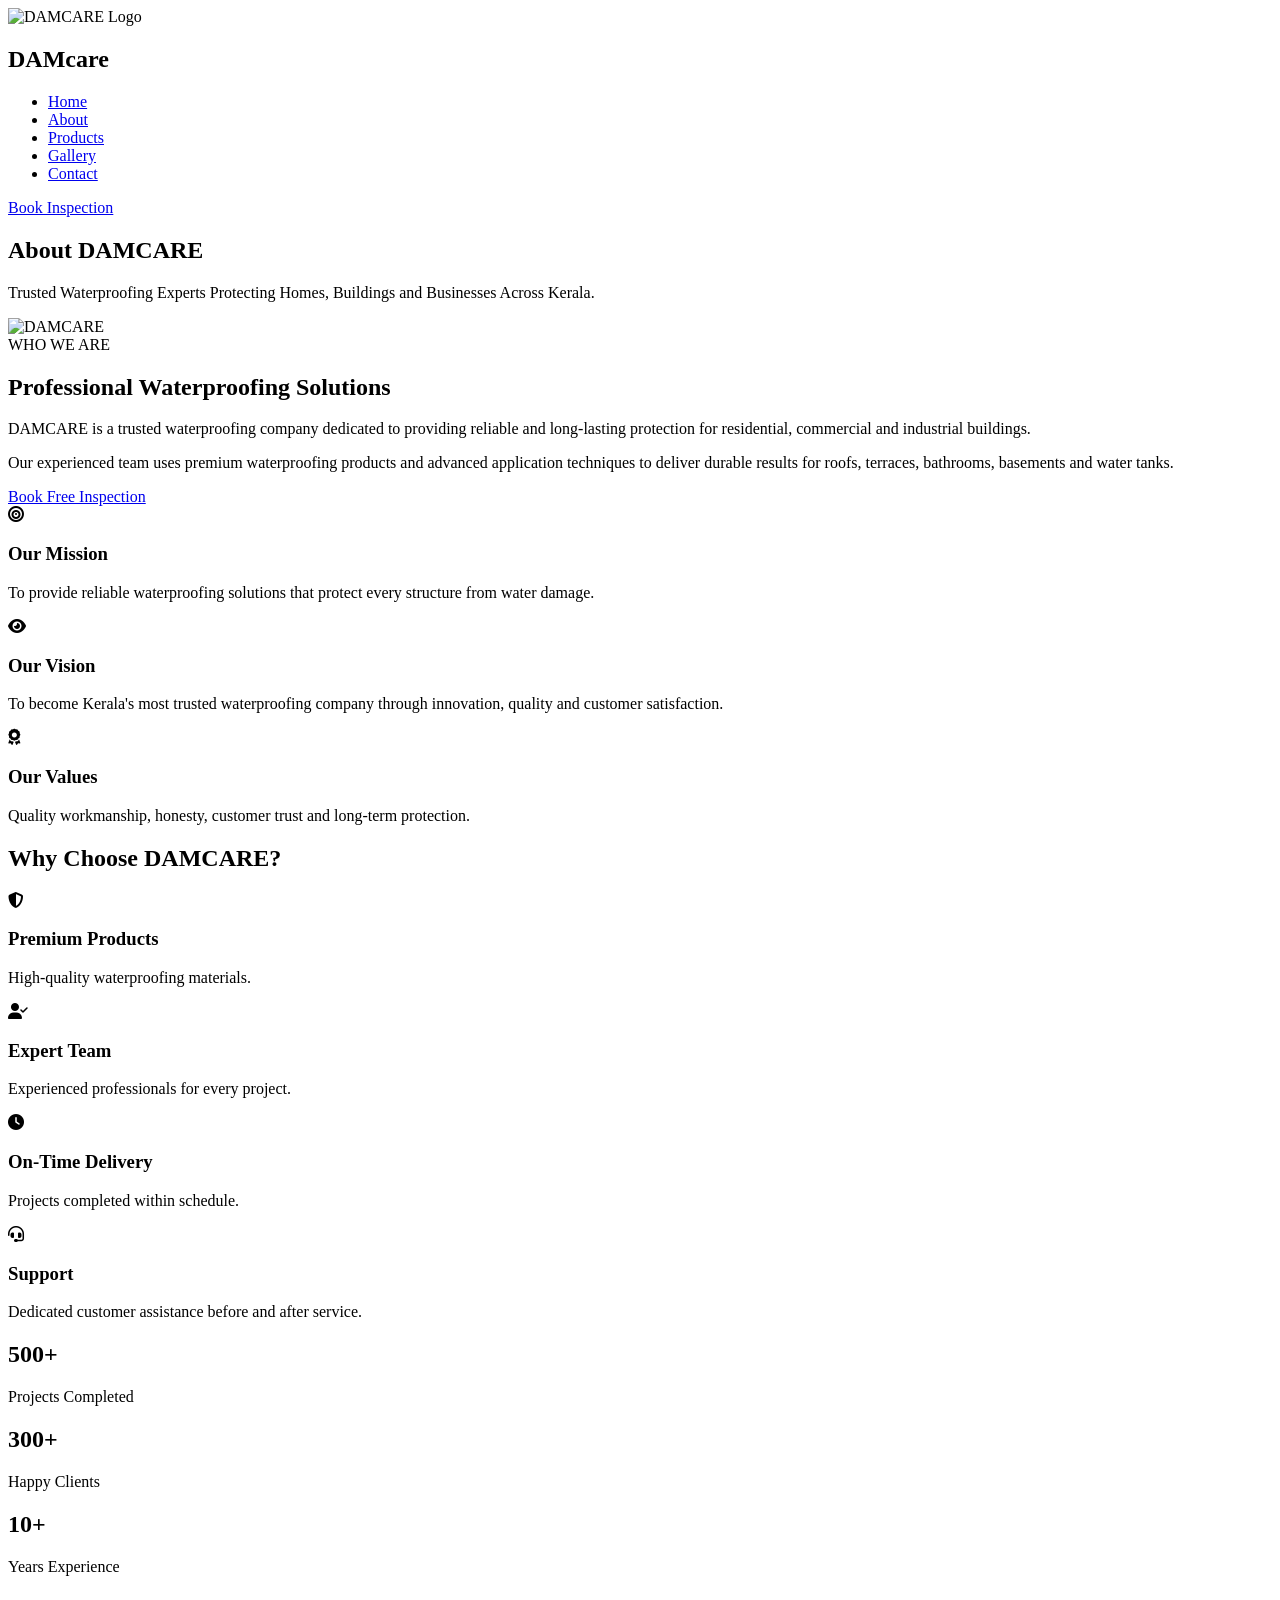
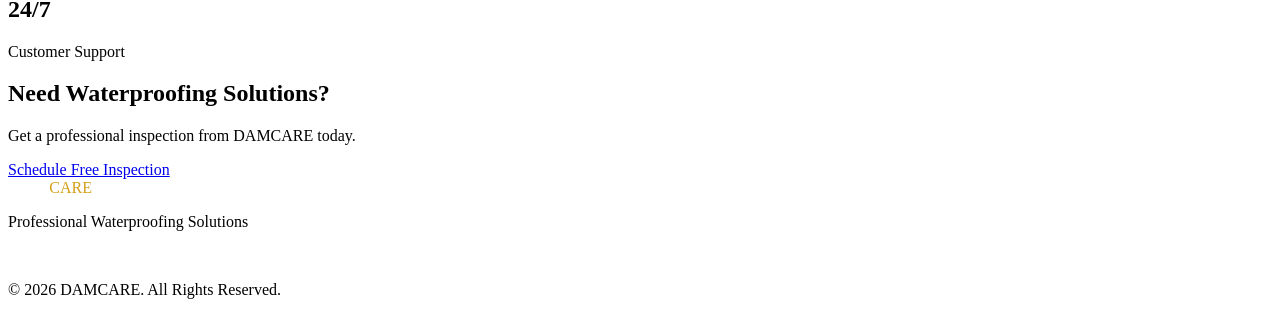
==== about.html @ 867029e3 "Add files via upload" ====
<!DOCTYPE html>
<html lang="en">
<head>
    <meta charset="UTF-8">
    <meta name="viewport" content="width=device-width, initial-scale=1.0">
    <title>About Us | DAMCARE</title>
    
    <link rel="stylesheet" href="css/style.css">
    <link rel="stylesheet" href="css/about.css">

    <link rel="stylesheet"
    href="https://cdnjs.cloudflare.com/ajax/libs/font-awesome/6.6.0/css/all.min.css">
</head>

<body>

<!-- Header -->

<header>

<nav class="navbar">

<div class="logo">

    <img src="images/logo.png" alt="DAMCARE Logo">
    <h1><span class="dam">DAM</span><span class="care">care</span></h1>

</div>

<ul class="nav-links">

<li><a href="index.html">Home</a></li>

<li><a href="about.html" class="active">About</a></li>

<li><a href="products.html">Products</a></li>

<li><a href="gallery.html">Gallery</a></li>

<li><a href="index.html#contact">Contact</a></li>

</ul>

<a href="index.html#contact" class="quote-btn">
Book Inspection
</a>

</nav>

</header>

<!-- Hero -->

<section class="about-hero">
<div class="overlay">

<h1 class = "fade-up">About DAMCARE</h1>

<p class="fade-up">
Trusted Waterproofing Experts Protecting Homes,
Buildings and Businesses Across Kerala.
</p>

</div>

</section>
<!-- About Company -->

<section class="about-company">

<div class="about-image">

<img src="images/about.jpg" alt="DAMCARE">

</div>

<div class="about-content">

<span>WHO WE ARE</span>

<h2>Professional Waterproofing Solutions</h2>

<p>

DAMCARE is a trusted waterproofing company dedicated to
providing reliable and long-lasting protection for residential,
commercial and industrial buildings.

</p>

<p>

Our experienced team uses premium waterproofing products
and advanced application techniques to deliver durable
results for roofs, terraces, bathrooms, basements and water tanks.

</p>

<a href="contact.html" class="btn">
Book Free Inspection
</a>

</div>

</section>

<!-- Mission Vision -->

<section class="mission">

<div class="mission-card">

<i class="fa-solid fa-bullseye"></i>

<h3>Our Mission</h3>

<p>

To provide reliable waterproofing solutions that
protect every structure from water damage.

</p>

</div>

<div class="mission-card">

<i class="fa-solid fa-eye"></i>

<h3>Our Vision</h3>

<p>

To become Kerala's most trusted waterproofing company
through innovation, quality and customer satisfaction.

</p>

</div>

<div class="mission-card">

<i class="fa-solid fa-award"></i>

<h3>Our Values</h3>

<p>

Quality workmanship,
honesty,
customer trust and
long-term protection.

</p>

</div>

</section>

<!-- Why Choose -->

<section class="why-about">

<h2>Why Choose DAMCARE?</h2>

<div class="why-grid">

<div>

<i class="fa-solid fa-shield-halved"></i>

<h3>Premium Products</h3>

<p>High-quality waterproofing materials.</p>

</div>

<div>

<i class="fa-solid fa-user-check"></i>

<h3>Expert Team</h3>

<p>Experienced professionals for every project.</p>

</div>

<div>

<i class="fa-solid fa-clock"></i>

<h3>On-Time Delivery</h3>

<p>Projects completed within schedule.</p>

</div>

<div>

<i class="fa-solid fa-headset"></i>

<h3>Support</h3>

<p>Dedicated customer assistance before and after service.</p>

</div>

</div>

</section>

<!-- Statistics -->

<section class="counter-section">

<div class="counter-box">

<h2>500+</h2>

<p>Projects Completed</p>

</div>

<div class="counter-box">

<h2>300+</h2>

<p>Happy Clients</p>

</div>

<div class="counter-box">

<h2>10+</h2>

<p>Years Experience</p>

</div>

<div class="counter-box">

<h2>24/7</h2>

<p>Customer Support</p>

</div>

</section>

<!-- CTA -->

<section class="cta">

<h2>Need Waterproofing Solutions?</h2>

<p>

Get a professional inspection from DAMCARE today.

</p>

<a href="index.html#contact" class="cta-btn">

Schedule Free Inspection

</a>

</section>

<!-- Footer -->

<footer>

<div class="footer-logo">

<span style="color:white;">DAM</span>

<span style="color:#D4A017;">CARE</span>

</div>

<p>

Professional Waterproofing Solutions

</p>

<br>

<p>

© 2026 DAMCARE. All Rights Reserved.

</p>

</footer>
<script>
const elements = document.querySelectorAll(
".fade-up, .fade-left, .fade-right, .zoom"
);

const observer = new IntersectionObserver(entries=>{
    entries.forEach(entry=>{
        if(entry.isIntersecting){
            entry.target.classList.add("show");
        }
    });
},{
    threshold:0.2
});

elements.forEach(el=>{
    observer.observe(el);
});
</script>

</body>
</html>
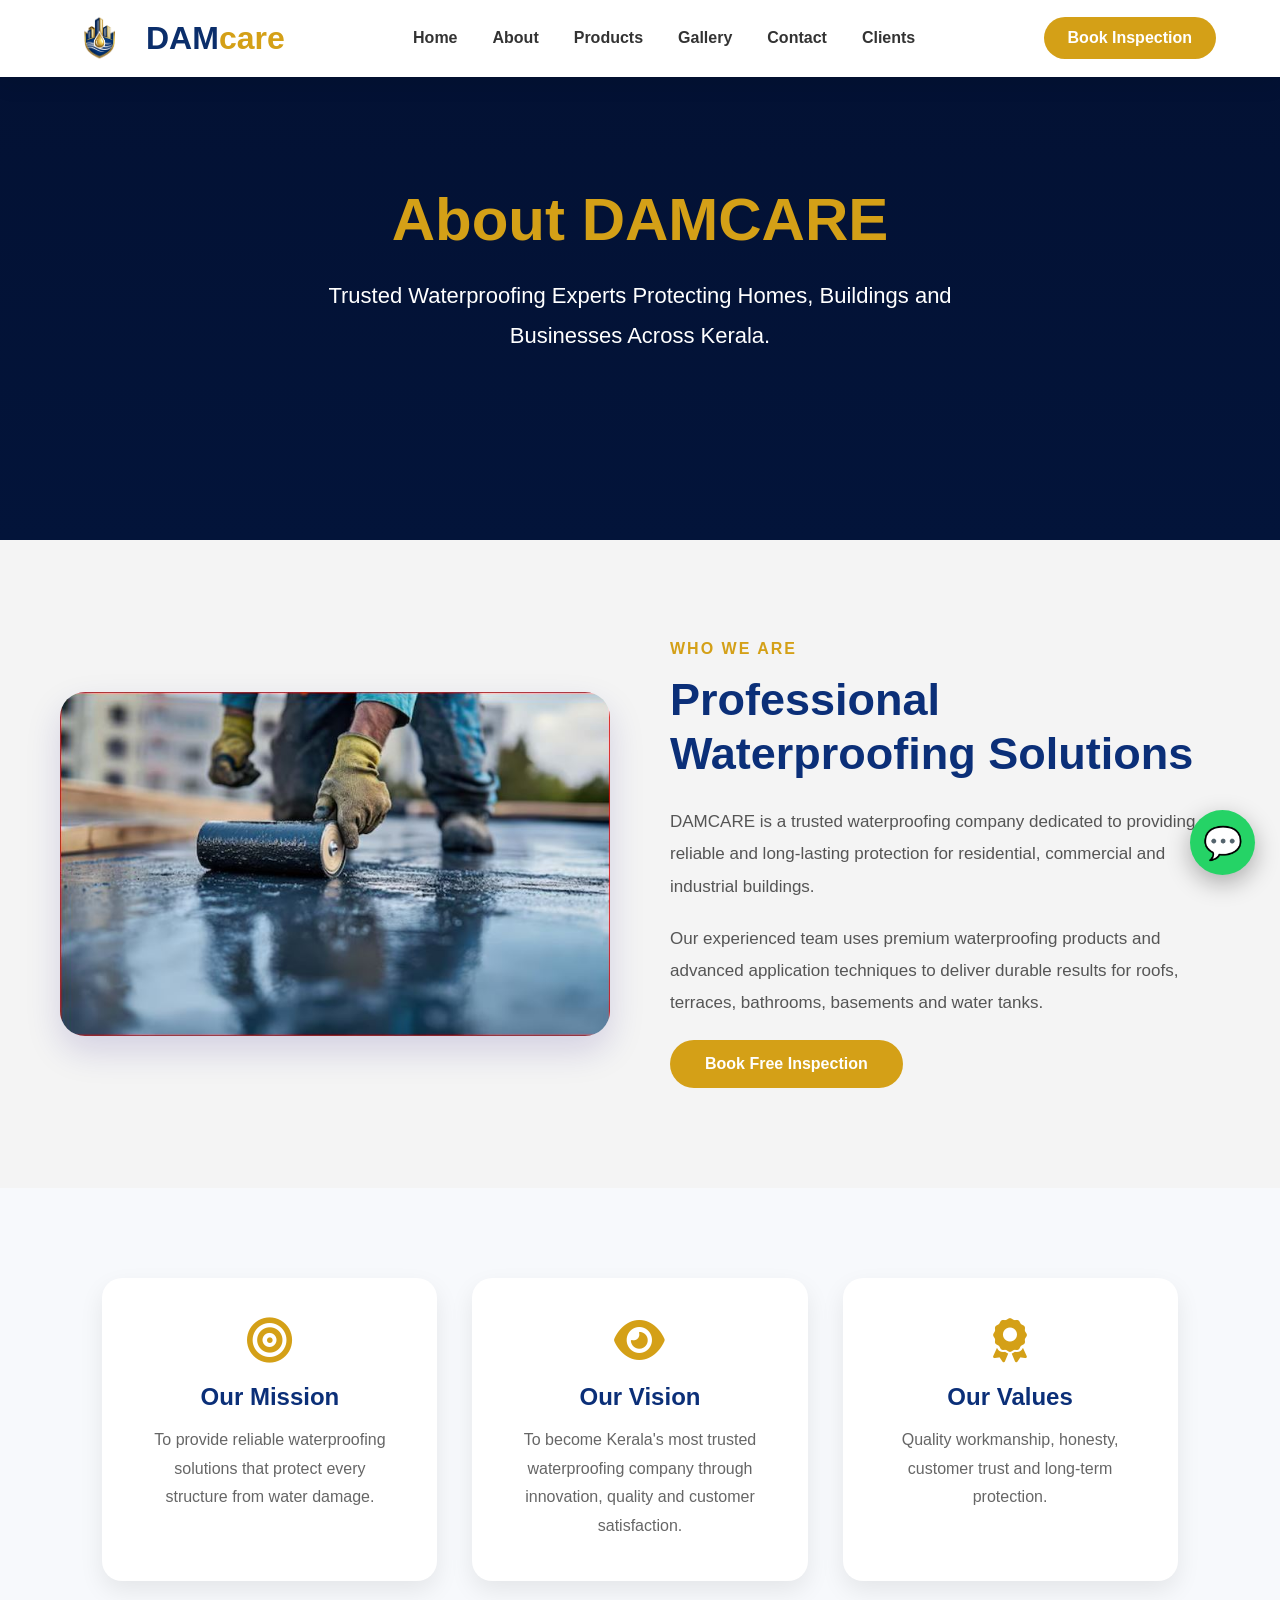
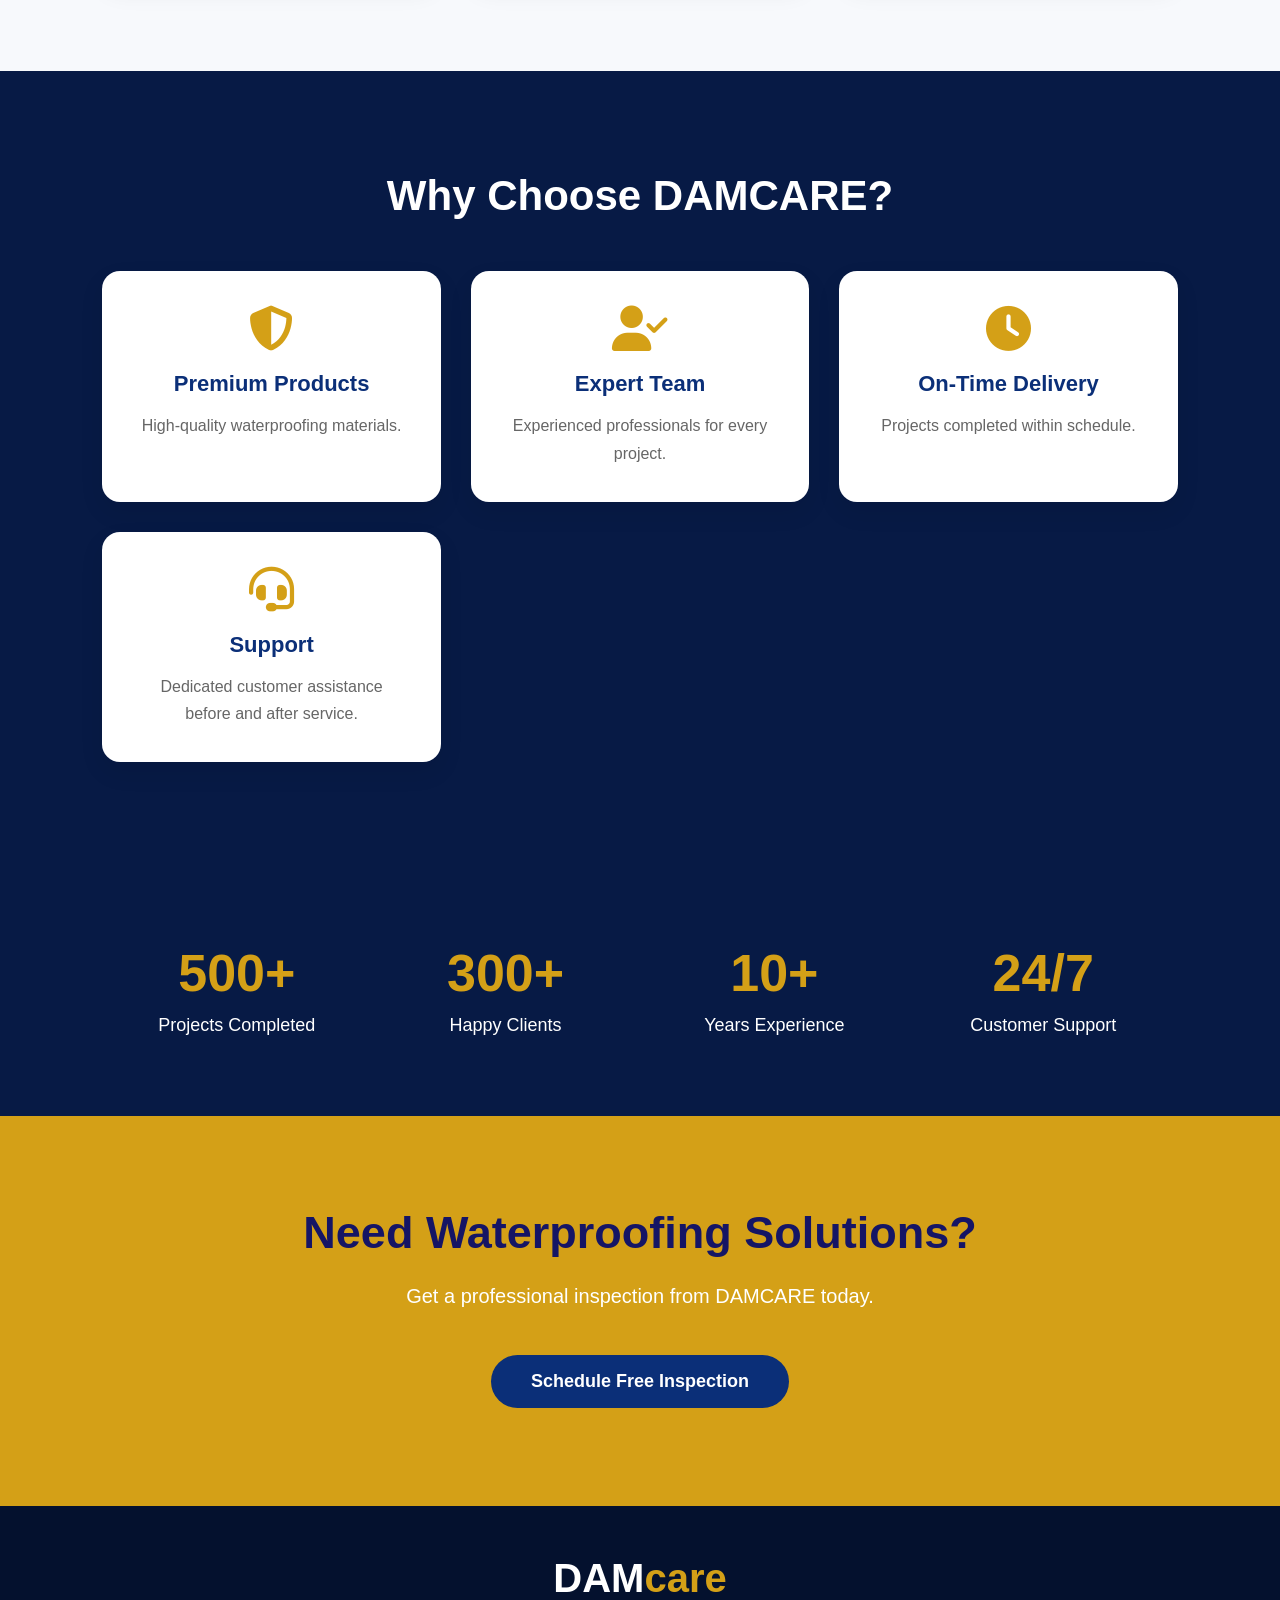
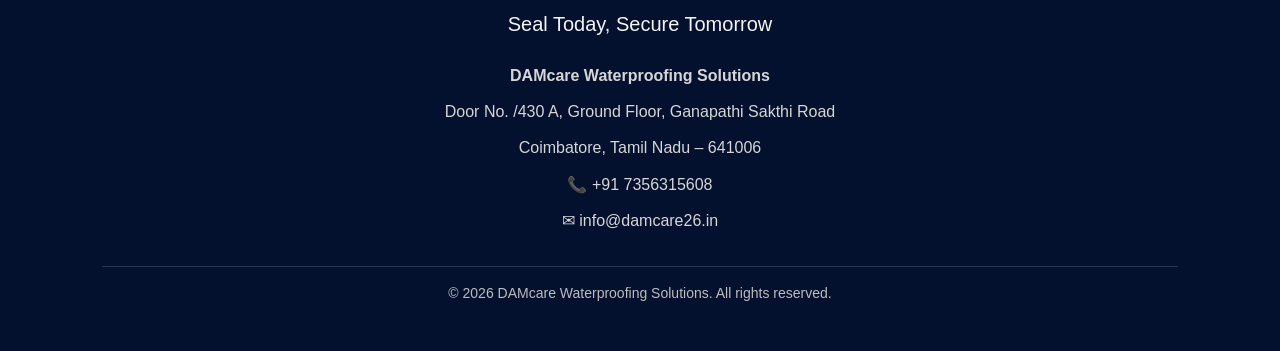
==== commit f7e03a5a: "Add files via upload" ====
--- a/about.html
+++ b/about.html
@@ -16,38 +16,31 @@
 
 <!-- Header -->
 
-<header>
-
-<nav class="navbar">
-
-<div class="logo">
-
-    <img src="images/logo.png" alt="DAMCARE Logo">
-    <h1><span class="dam">DAM</span><span class="care">care</span></h1>
-
-</div>
-
-<ul class="nav-links">
-
-<li><a href="index.html">Home</a></li>
-
-<li><a href="about.html" class="active">About</a></li>
-
-<li><a href="products.html">Products</a></li>
-
-<li><a href="gallery.html">Gallery</a></li>
-
-<li><a href="index.html#contact">Contact</a></li>
-
-</ul>
-
-<a href="index.html#contact" class="quote-btn">
-Book Inspection
-</a>
-
-</nav>
-
-</header>
+  <header class="navbar">
+
+    <a href="index.html" class="logo">
+        <img src="images/logo.png" alt="DAMCARE Logo">
+        <h1><span class="dam">DAM</span><span class="care">care</span></h1>
+    </a>
+
+    <div class="menu-toggle" id="menu-toggle">
+        ☰
+    </div>
+
+    <nav class="nav-links" id="mobile-menu">
+        <a href="index.html">Home</a>
+        <a href="about.html">About</a>
+        <a href="products.html">Products</a>
+        <a href="gallery.html">Gallery</a>
+        <a href="index.html#contact">Contact</a>
+        <a href="index.html#clients">Clients</a>
+    </nav>
+   
+     <a href="index.html#contact" class="quote-btn">
+        Book Inspection
+    </a>
+    
+  </header>
 
 <!-- Hero -->
 
@@ -268,32 +261,30 @@
 </section>
 
 <!-- Footer -->
-
-<footer>
-
-<div class="footer-logo">
-
-<span style="color:white;">DAM</span>
-
-<span style="color:#D4A017;">CARE</span>
-
-</div>
-
-<p>
-
-Professional Waterproofing Solutions
-
-</p>
-
-<br>
-
-<p>
-
-© 2026 DAMCARE. All Rights Reserved.
-
-</p>
-
+  <footer>
+  <div class="footer-logo">
+    <span class="dam">DAM</span><span class="care">care</span>
+  </div>
+
+  <p class="footer-tagline">Seal Today, Secure Tomorrow</p>
+
+  <div class="footer-address">
+    <p><strong>DAMcare Waterproofing Solutions</strong></p>
+    <p>Door No. /430 A, Ground Floor, Ganapathi Sakthi Road</p>
+    <p>Coimbatore, Tamil Nadu – 641006</p>
+    <p>📞 +91 7356315608</p>
+    <p>✉ info@damcare26.in</p>
+  </div>
+
+  <p class="copyright">
+    © 2026 DAMcare Waterproofing Solutions. All rights reserved.
+  </p>
 </footer>
+  <!-- WhatsApp Floating Button -->
+  <a href="https://wa.me/917356315608" class="whatsapp" target="_blank">
+  💬
+  </a>
+
 <script>
 const elements = document.querySelectorAll(
 ".fade-up, .fade-left, .fade-right, .zoom"
@@ -313,6 +304,14 @@
     observer.observe(el);
 });
 </script>
+<script>
+const toggle = document.getElementById("menu-toggle");
+const menu = document.getElementById("mobile-menu");
+
+toggle.addEventListener("click", function() {
+    menu.classList.toggle("active");
+});
+</script>
 
 </body>
 </html>
--- a/css/style.css
+++ b/css/style.css
@@ -0,0 +1,2653 @@
+html{
+  scroll-behavior: smooth;
+}
+
+*{
+  margin:0;
+  padding:0;
+  box-sizing:border-box;
+}
+
+body{
+  font-family:Arial, Helvetica, sans-serif;
+  background:#f4f4f4;
+  color:#222;
+}
+
+
+/* ===========================
+   HEADER / NAVBAR
+=========================== */
+
+header{
+    position:fixed;
+    top:0;
+    left:0;
+    width:100%;
+    background:#fff;
+    box-shadow:0 8px 20px rgba(0,0,0,.08);
+    z-index:1000;
+}
+
+.navbar{
+    max-width:1300px;
+    width:100%;
+    margin:auto;
+    padding:15px 5%;
+    display:flex;
+    align-items:center;
+    justify-content:space-between;
+}
+
+/* Logo */
+
+.logo{
+    display:flex;
+    align-items:center;
+    gap:12px;
+    text-decoration:none;
+}
+
+.logo img{
+    width:70px;
+    height:auto;
+}
+
+.logo h1{
+    font-size:32px;
+    font-weight:700;
+    margin:0;
+}
+
+.logo .dam{
+    color:#0B2E6B;
+}
+
+.logo .care{
+    color:#D4A017;
+}
+
+/* Navigation */
+
+.nav-links{
+    display:flex;
+    align-items:center;
+    gap:35px;
+}
+
+.nav-links a{
+    text-decoration:none;
+    color:#333;
+    font-size:16px;
+    font-weight:600;
+    position:relative;
+    transition:.3s;
+}
+
+.nav-links a:hover{
+    color:#0B2E6B;
+}
+
+.nav-links a::after{
+    content:"";
+    position:absolute;
+    left:0;
+    bottom:-6px;
+    width:0;
+    height:2px;
+    background:#D4A017;
+    transition:.3s;
+}
+
+.nav-links a:hover::after{
+    width:100%;
+}
+
+/* Button */
+
+.quote-btn{
+    display:inline-block;
+    background:#D4A017;
+    color:#fff;
+    text-decoration:none;
+    padding:12px 24px;
+    border-radius:30px;
+    font-weight:600;
+    transition:.3s;
+}
+
+.quote-btn:hover{
+    background:#0B2E6B;
+}
+
+/* Menu Icon */
+
+.menu-toggle{
+    display:none;
+    font-size:32px;
+    cursor:pointer;
+}
+
+/* ===========================
+   TABLET
+=========================== */
+
+@media(max-width:992px){
+
+    .navbar{
+        padding:15px 4%;
+    }
+
+    .nav-links{
+        gap:20px;
+    }
+
+    .logo img{
+        width:60px;
+    }
+
+    .logo h1{
+        font-size:28px;
+    }
+
+    .quote-btn{
+        padding:10px 20px;
+        font-size:15px;
+    }
+
+}
+
+/* ===========================
+   MOBILE
+=========================== */
+
+@media(max-width:768px){
+
+    .navbar{
+        padding:12px 20px;
+    }
+
+    .logo img{
+        width:55px;
+    }
+
+    .logo h1{
+        font-size:26px;
+    }
+
+    .menu-toggle{
+        display:block;
+        color:#0B2E6B;
+    }
+
+    .quote-btn{
+        display:none;
+    }
+
+    .nav-links{
+        position:fixed;
+        top:80px;
+        right:-100%;
+        width:260px;
+        height:calc(100vh - 80px);
+        background:#fff;
+        display:flex;
+        flex-direction:column;
+        align-items:center;
+        justify-content:flex-start;
+        gap:30px;
+        padding-top:40px;
+        transition:.35s ease;
+        box-shadow:-5px 0 20px rgba(0,0,0,.15);
+    }
+
+    .nav-links.active{
+        right:0;
+    }
+
+    .nav-links a{
+        font-size:18px;
+    }
+
+}
+
+/* ===========================
+   HERO SECTION
+=========================== */
+
+.hero{
+    min-height:100vh;
+    display:flex;
+    align-items:center;
+    justify-content:space-between;
+    gap:60px;
+    padding:130px 6% 80px;
+    background:linear-gradient(rgb(3, 17, 51),rgba(3,17,51)),
+               url("images/waterproofing-worker.jpg") center/cover no-repeat;
+    position:relative;
+    overflow:hidden;
+}
+
+/* Decorative Background */
+
+.hero::before{
+    content:"";
+    position:absolute;
+    width:650px;
+    height:650px;
+    top:-250px;
+    right:-180px;
+    z-index:0;
+}
+
+.hero::after{
+    content:"";
+    position:absolute;
+    width:500px;
+    height:500px;
+    bottom:-220px;
+    left:-180px;
+    z-index:0;
+}
+
+/* Hero Content */
+
+.hero-content{
+    flex:1;
+    position:relative;
+    z-index:2;
+}
+
+.hero-tag{
+    display:inline-block;
+    padding:10px 22px;
+    background:#D4A017;
+    color:#fff;
+    border-radius:30px;
+    font-size:15px;
+    font-weight:600;
+    margin-bottom:25px;
+}
+
+.hero h1{
+    font-size:60px;
+    line-height:1.2;
+    color:#fff;
+    margin-bottom:25px;
+}
+
+.hero p{
+    max-width:600px;
+    color:#f1f1f1;
+    font-size:18px;
+    line-height:1.8;
+    margin-bottom:35px;
+}
+
+/* Buttons */
+
+.hero-buttons{
+    display:flex;
+    gap:20px;
+    flex-wrap:wrap;
+}
+
+.primary-btn,
+.secondary-btn{
+    display:inline-block;
+    padding:14px 32px;
+    border-radius:50px;
+    text-decoration:none;
+    font-weight:600;
+    transition:.35s ease;
+}
+
+.primary-btn{
+    border:2px solid #D4A017;
+    color:#fff;
+}
+
+.secondary-btn{
+    border:2px solid #D4A017;
+    color:#f4f3f2;
+}
+
+/* Hover */
+
+.primary-btn:hover{
+    background:#b9890d;
+    transform:translateY(-4px);
+}
+
+.secondary-btn:hover{
+    background:#D4A017;
+    color:#fff;
+    transform:translateY(-4px);
+}
+
+/* Hero Image */
+
+.hero-image{
+    flex:1;
+    text-align:center;
+    position:relative;
+    z-index:2;
+}
+
+.hero-image img{
+    width:100%;
+    max-width:520px;
+    border-radius:25px;
+    box-shadow:0 20px 45px rgba(0,0,0,.25);
+    animation:float 5s ease-in-out infinite;
+}
+
+/* Stats */
+
+.hero-stats{
+    display:flex;
+    justify-content:center;
+    gap:40px;
+    padding:60px 6%;
+    background:#fff;
+}
+
+.stat{
+    text-align:center;
+}
+
+.stat h2{
+    color:#0B2E6B;
+    font-size:42px;
+    margin-bottom:8px;
+}
+
+.stat p{
+    color:#666;
+    font-size:16px;
+}
+
+/* Animations */
+
+.hero-content{
+    animation:fadeLeft 1s ease;
+}
+
+.hero-image{
+    animation:fadeRight 1s ease;
+}
+
+@keyframes fadeLeft{
+    from{
+        opacity:0;
+        transform:translateX(-50px);
+    }
+    to{
+        opacity:1;
+        transform:translateX(0);
+    }
+}
+
+@keyframes fadeRight{
+    from{
+        opacity:0;
+        transform:translateX(50px);
+    }
+    to{
+        opacity:1;
+        transform:translateX(0);
+    }
+}
+
+@keyframes float{
+    0%,100%{
+        transform:translateY(0);
+    }
+    50%{
+        transform:translateY(-15px);
+    }
+}
+
+/* ===========================
+   TABLET
+=========================== */
+
+@media(max-width:992px){
+
+    .hero{
+        flex-direction:column-reverse;
+        text-align:center;
+        padding:120px 5% 70px;
+        gap:40px;
+    }
+
+    .hero h1{
+        font-size:46px;
+    }
+
+    .hero p{
+        max-width:100%;
+        margin:0 auto 30px;
+    }
+
+    .hero-buttons{
+        justify-content:center;
+    }
+
+    .hero-image img{
+        max-width:450px;
+    }
+
+    .hero-stats{
+        gap:25px;
+    }
+
+}
+
+/* ===========================
+   MOBILE
+=========================== */
+
+@media(max-width:768px){
+
+    .hero{
+        padding:110px 20px 60px;
+    }
+
+    .hero-tag{
+        font-size:14px;
+        padding:8px 18px;
+    }
+
+    .hero h1{
+        font-size:34px;
+    }
+
+    .hero p{
+        font-size:16px;
+        line-height:1.7;
+    }
+
+    .hero-buttons{
+        flex-direction:column;
+        align-items:center;
+    }
+
+    .primary-btn,
+    .secondary-btn{
+        width:220px;
+        text-align:center;
+    }
+
+    .hero-image img{
+        max-width:320px;
+    }
+
+    .hero-stats{
+        flex-direction:column;
+        gap:25px;
+        padding:40px 20px;
+    }
+
+    .stat h2{
+        font-size:32px;
+    }
+
+}
+
+/* ===========================
+   WHY CHOOSE US
+=========================== */
+
+.why-choose{
+    padding:90px 6%;
+    background:#071A45;
+}
+
+.section-title{
+    text-align:center;
+    margin-bottom:60px;
+}
+
+.section-title span{
+    display:inline-block;
+    color:#D4A017;
+    font-size:15px;
+    font-weight:600;
+    text-transform:uppercase;
+    letter-spacing:2px;
+    margin-bottom:12px;
+}
+
+.section-title h1{
+    color:#fff;
+    font-size:42px;
+    margin-bottom:18px;
+}
+
+.section-title p{
+    max-width:700px;
+    margin:auto;
+    color:#d8d8d8;
+    font-size:17px;
+    line-height:1.8;
+}
+
+/* Cards */
+
+.choose-grid{
+    display:grid;
+    grid-template-columns:repeat(3,1fr);
+    gap:30px;
+}
+
+.choose-card{
+    background:#fff;
+    border-radius:20px;
+    padding:35px 25px;
+    text-align:center;
+    transition:.35s ease;
+    box-shadow:0 10px 25px rgba(0,0,0,.08);
+}
+
+.choose-card:hover{
+    transform:translateY(-10px);
+    box-shadow:0 18px 40px rgba(0,0,0,.15);
+}
+
+.choose-card i{
+    width:75px;
+    height:75px;
+    line-height:75px;
+    border-radius:50%;
+    background:#0B2E6B;
+    color:#fff;
+    font-size:30px;
+    margin-bottom:22px;
+    transition:.35s;
+}
+
+.choose-card:hover i{
+    background:#D4A017;
+    transform:rotate(360deg);
+}
+
+.choose-card h3{
+    color:#0B2E6B;
+    font-size:22px;
+    margin-bottom:15px;
+}
+
+.choose-card p{
+    color:#666;
+    font-size:16px;
+    line-height:1.8;
+}
+
+/* ===========================
+   TABLET
+=========================== */
+
+@media(max-width:992px){
+
+    .why-choose{
+        padding:70px 5%;
+    }
+
+    .section-title h1{
+        font-size:34px;
+    }
+
+    .choose-grid{
+        grid-template-columns:repeat(2,1fr);
+        gap:25px;
+    }
+
+}
+
+/* ===========================
+   MOBILE
+=========================== */
+
+@media(max-width:768px){
+
+    .why-choose{
+        padding:60px 20px;
+    }
+
+    .section-title{
+        margin-bottom:40px;
+    }
+
+    .section-title h1{
+        font-size:28px;
+    }
+
+    .section-title p{
+        font-size:15px;
+    }
+
+    .choose-grid{
+        grid-template-columns:1fr;
+        gap:20px;
+    }
+
+    .choose-card{
+        padding:30px 20px;
+    }
+
+    .choose-card i{
+        width:65px;
+        height:65px;
+        line-height:65px;
+        font-size:26px;
+    }
+
+    .choose-card h3{
+        font-size:20px;
+    }
+
+    .choose-card p{
+        font-size:15px;
+    }
+
+}
+
+/* ===========================
+   TRUST BAR
+=========================== */
+
+.trust-bar{
+    max-width:1200px;
+    margin:-40px auto 60px;
+    padding:25px 30px;
+    background:#fff;
+    border-radius:18px;
+    box-shadow:0 10px 30px rgba(0,0,0,.08);
+
+    display:grid;
+    grid-template-columns:repeat(4,1fr);
+    gap:20px;
+    position:relative;
+    z-index:5;
+}
+
+.trust-bar div{
+    display:flex;
+    align-items:center;
+    justify-content:center;
+    gap:12px;
+    padding:12px;
+    text-align:center;
+    border-right:1px solid #e8e8e8;
+}
+
+.trust-bar div:last-child{
+    border-right:none;
+}
+
+.trust-bar .icon{
+    width:40px;
+    height:40px;
+    background:#D4A017;
+    color:#fff;
+    border-radius:50%;
+    display:flex;
+    align-items:center;
+    justify-content:center;
+    font-size:18px;
+    flex-shrink:0;
+}
+
+.trust-bar span:last-child{
+    color:#071A45;
+    font-size:16px;
+    font-weight:600;
+    line-height:1.5;
+}
+
+/* ===========================
+   TABLET
+=========================== */
+
+@media(max-width:992px){
+
+    .trust-bar{
+        grid-template-columns:repeat(2,1fr);
+        margin:30px 20px;
+        padding:20px;
+        gap:15px;
+    }
+
+    .trust-bar div{
+        justify-content:flex-start;
+        text-align:left;
+        border-right:none;
+        border-bottom:1px solid #e8e8e8;
+    }
+
+    .trust-bar div:nth-last-child(-n+2){
+        border-bottom:none;
+    }
+
+}
+
+/* ===========================
+   MOBILE
+=========================== */
+
+@media(max-width:768px){
+
+    .trust-bar{
+        grid-template-columns:1fr;
+        margin:25px 15px;
+        padding:18px;
+        gap:12px;
+    }
+
+    .trust-bar div{
+        justify-content:flex-start;
+        text-align:left;
+        padding:14px 8px;
+        border-bottom:1px solid #e8e8e8;
+    }
+
+    .trust-bar div:last-child{
+        border-bottom:none;
+    }
+
+    .trust-bar .icon{
+        width:36px;
+        height:36px;
+        font-size:16px;
+    }
+
+    .trust-bar span:last-child{
+        font-size:15px;
+    }
+
+}
+/* ===========================
+   COMMON SECTIONS
+=========================== */
+
+.services,
+.products{
+    padding:90px 6%;
+}
+
+
+/* ===========================
+   SECTION TITLE
+=========================== */
+
+.section-title{
+    text-align:center;
+    max-width:800px;
+    margin:0 auto 50px;
+}
+
+.section-title h2{
+    font-size:42px;
+    font-weight:700;
+    color:#0B1F4D;
+    line-height:1.3;
+    margin-bottom:15px;
+}
+
+.section-title h2 span{
+    color:#D4A017;
+}
+
+.section-title p{
+    color:#666;
+    font-size:18px;
+    line-height:1.7;
+}
+
+
+/* ===========================
+   TABLET
+=========================== */
+
+@media(max-width:992px){
+
+    .services,
+    .products{
+        padding:70px 5%;
+    }
+
+
+    .section-title h2{
+        font-size:34px;
+    }
+
+    .section-title p{
+        font-size:16px;
+    }
+
+}
+
+
+/* ===========================
+   MOBILE
+=========================== */
+
+@media(max-width:768px){
+
+    .services,
+    .products{
+        padding:60px 20px;
+    }
+
+
+    .section-title{
+        margin-bottom:35px;
+    }
+
+
+    .section-title h2{
+        font-size:28px;
+    }
+
+
+    .section-title p{
+        font-size:15px;
+        line-height:1.6;
+    }
+
+}
+/* ===========================
+   SERVICE BOX
+=========================== */
+
+.service-box{
+    background:#fff;
+    border-radius:28px;
+    padding:30px;
+    display:grid;
+    grid-template-columns:1fr 1.2fr 1fr;
+    gap:25px;
+    box-shadow:0 10px 30px rgba(0,0,0,.08);
+}
+
+
+/* Left Image */
+
+.service-left img{
+    width:100%;
+    height:100%;
+    min-height:400px;
+    object-fit:cover;
+    border-radius:22px;
+}
+
+
+/* Center Content */
+
+.service-center{
+    background:#2B6CB0;
+    color:#fff;
+    padding:35px;
+    border-radius:24px;
+    position:relative;
+}
+
+.badge{
+    position:absolute;
+    top:-18px;
+    right:25px;
+    background:#D4A017;
+    color:#fff;
+    padding:12px 20px;
+    border-radius:50px;
+    font-weight:700;
+}
+
+.service-center h3{
+    font-size:30px;
+    margin-bottom:20px;
+}
+
+.service-center ul{
+    padding-left:20px;
+    line-height:2;
+    margin-bottom:30px;
+}
+
+.service-center .button{
+    display:inline-block;
+    background:#D4A017;
+    color:#fff;
+    padding:13px 25px;
+    border-radius:10px;
+    text-decoration:none;
+    font-weight:700;
+    transition:.3s;
+}
+
+.service-center .button:hover{
+    background:#fff;
+    color:#2B6CB0;
+}
+
+
+/* Right Image Grid */
+
+.grid{
+    display:grid;
+    grid-template-columns:repeat(2,1fr);
+    gap:16px;
+}
+
+.grid img{
+    width:100%;
+    height:180px;
+    object-fit:cover;
+    border-radius:18px;
+}
+
+
+
+/* ===========================
+   PRODUCTS SECTION
+=========================== */
+
+.products{
+    background:#fff;
+    color:#071A45;
+}
+
+
+.productSwiper{
+    width:100%;
+    padding:30px 10px 60px;
+}
+
+
+.product-card{
+    height:100%;
+    background:#071A45;
+    color:#fff;
+    padding:30px;
+    border-radius:22px;
+    text-align:center;
+    box-shadow:0 12px 30px rgba(0,0,0,.15);
+    transition:.3s;
+}
+
+
+.product-card:hover{
+    transform:translateY(-8px);
+}
+
+
+.product-card img{
+    width:180px;
+    height:180px;
+    object-fit:contain;
+    margin:0 auto;
+}
+
+
+.product-card h3{
+    margin-top:20px;
+    color:#D4A017;
+    font-size:22px;
+}
+
+
+.product-card p{
+    max-width:450px;
+    width:100%;
+    margin:20px auto;
+    color:#f5f5f5;
+    font-size:15px;
+    line-height:1.7;
+}
+
+
+.product-card .btn{
+    display:inline-block;
+    margin-top:20px;
+    padding:12px 28px;
+    border-radius:8px;
+    background:#D4A017;
+    color:#071A45;
+    text-decoration:none;
+    font-weight:700;
+    transition:.3s;
+}
+
+
+.product-card .btn:hover{
+    background:#fff;
+}
+
+
+
+/* ===========================
+   TABLET
+=========================== */
+
+@media(max-width:992px){
+
+    .service-box{
+        grid-template-columns:1fr;
+    }
+
+
+    .service-left img{
+        height:350px;
+    }
+
+
+    .grid img{
+        height:220px;
+    }
+
+}
+
+
+
+/* ===========================
+   MOBILE
+=========================== */
+
+@media(max-width:768px){
+
+    .service-box{
+        padding:20px;
+        border-radius:20px;
+    }
+
+
+    .service-center{
+        padding:25px;
+    }
+
+
+    .service-center h3{
+        font-size:24px;
+    }
+
+
+    .badge{
+        top:-15px;
+        right:15px;
+        padding:10px 15px;
+        font-size:14px;
+    }
+
+
+    .grid{
+        grid-template-columns:1fr;
+    }
+
+
+    .grid img{
+        height:200px;
+    }
+
+
+    .productSwiper{
+        padding:20px 0 50px;
+    }
+
+
+    .product-card{
+        padding:25px 18px;
+    }
+
+
+    .product-card img{
+        width:150px;
+        height:150px;
+    }
+
+
+    .product-card h3{
+        font-size:20px;
+    }
+
+
+    .product-card p{
+        font-size:14px;
+    }
+
+}
+/* ===========================
+   TESTIMONIALS SECTION
+=========================== */
+
+.testimonials{
+    background:#f8f9fc;
+    padding:90px 8%;
+}
+
+.testimonials .section-title h2{
+    color:#071a45;
+}
+
+.testimonials .section-title span{
+    color:#c58a2b;
+}
+
+
+/* Testimonials Grid */
+
+.testimonial-container{
+    max-width:1200px;
+    margin:40px auto 0;
+
+    display:grid;
+    grid-template-columns:repeat(3,1fr);
+    gap:30px;
+}
+
+
+/* Card */
+
+.testimonial-card{
+    background:#ffffff;
+
+    padding:35px 30px;
+
+    border-radius:20px;
+
+    box-shadow:
+    0 10px 30px rgba(0,0,0,0.08);
+
+    transition:.35s ease;
+
+    position:relative;
+    overflow:hidden;
+}
+
+
+.testimonial-card::before{
+
+    content:"";
+
+    position:absolute;
+
+    width:80px;
+    height:80px;
+
+    background:#c58a2b;
+
+    opacity:.12;
+
+    border-radius:50%;
+
+    top:-30px;
+    right:-30px;
+
+}
+
+
+.testimonial-card:hover{
+
+    transform:translateY(-10px);
+
+    box-shadow:
+    0 20px 45px rgba(0,0,0,.15);
+
+}
+
+
+/* Stars */
+
+.stars{
+
+    color:#f4b400;
+
+    font-size:24px;
+
+    letter-spacing:3px;
+
+    margin-bottom:20px;
+
+}
+
+
+/* Review Text */
+
+.testimonial-card p{
+
+    color:#555;
+
+    font-size:16px;
+
+    line-height:1.8;
+
+    margin-bottom:25px;
+
+}
+
+
+/* Customer Name */
+
+.testimonial-card h4{
+
+    color:#0B2F78;
+
+    font-size:20px;
+
+    margin-bottom:6px;
+
+}
+
+
+/* Location */
+
+.testimonial-card span{
+
+    color:#888;
+
+    font-size:15px;
+
+}
+
+
+/* ===========================
+   TABLET RESPONSIVE
+=========================== */
+
+@media(max-width:992px){
+
+    .testimonials{
+
+        padding:70px 5%;
+
+    }
+
+
+    .testimonial-container{
+
+        grid-template-columns:repeat(2,1fr);
+
+        gap:25px;
+
+    }
+
+}
+
+
+
+/* ===========================
+   MOBILE RESPONSIVE
+=========================== */
+
+@media(max-width:600px){
+
+    .testimonials{
+
+        padding:60px 20px;
+
+    }
+
+
+    .testimonial-container{
+
+        grid-template-columns:1fr;
+
+        gap:20px;
+
+    }
+
+
+    .testimonial-card{
+
+        padding:28px 22px;
+
+    }
+
+
+    .stars{
+
+        font-size:20px;
+
+    }
+
+
+    .testimonial-card p{
+
+        font-size:15px;
+
+    }
+
+
+    .testimonial-card h4{
+
+        font-size:18px;
+
+    }
+
+}
+/* ===========================
+   CONTACT SECTION
+=========================== */
+
+.contact-section{
+
+    padding:90px 8%;
+
+    background:#ffffff;
+
+}
+
+
+
+/* ===========================
+   FAQ SECTION
+=========================== */
+
+.faq{
+
+    padding:90px 8%;
+
+    background:#f8f9fc;
+
+}
+
+
+.faq-container{
+
+    max-width:900px;
+
+    margin:40px auto 0;
+
+}
+
+
+
+.faq-item{
+
+    margin-bottom:18px;
+
+    border-radius:12px;
+
+    overflow:hidden;
+
+    background:#fff;
+
+    border:1px solid #e2e2e2;
+
+    box-shadow:0 5px 20px rgba(0,0,0,.05);
+
+}
+
+
+
+/* Question Button */
+
+.faq-question{
+
+    width:100%;
+
+    padding:20px 25px;
+
+    background:#0B2F78;
+
+    color:#fff;
+
+    border:none;
+
+    cursor:pointer;
+
+    font-size:18px;
+
+    font-weight:600;
+
+    display:flex;
+
+    justify-content:space-between;
+
+    align-items:center;
+
+    text-align:left;
+
+    transition:.3s;
+
+}
+
+
+.faq-question:hover{
+
+    background:#c58a2b;
+
+}
+
+
+
+.faq-question span{
+
+    font-size:26px;
+
+    color:#fff;
+
+}
+
+
+
+/* Answer */
+
+.faq-answer{
+
+    display:none;
+
+    padding:20px 25px;
+
+    background:#fff;
+
+    color:#555;
+
+    line-height:1.8;
+
+    font-size:16px;
+
+}
+
+
+
+/* ===========================
+   CONTACT FORM
+=========================== */
+
+
+.contact-form{
+
+    max-width:950px;
+
+    margin:40px auto 0;
+
+    display:grid;
+
+    grid-template-columns:repeat(2,1fr);
+
+    gap:20px;
+
+}
+
+
+
+.contact-form input,
+.contact-form select,
+.contact-form textarea{
+
+    width:100%;
+
+    padding:16px 18px;
+
+    border:1px solid #ddd;
+
+    border-radius:12px;
+
+    font-size:16px;
+
+    outline:none;
+
+    transition:.3s;
+
+    font-family:inherit;
+
+}
+
+
+
+.contact-form input:focus,
+.contact-form select:focus,
+.contact-form textarea:focus{
+
+    border-color:#0B2F78;
+
+    box-shadow:0 0 8px rgba(11,47,120,.15);
+
+}
+
+
+
+.contact-form textarea{
+
+    grid-column:1 / 3;
+
+    resize:vertical;
+
+    min-height:140px;
+
+}
+
+
+
+.contact-form button{
+
+    grid-column:1 / 3;
+
+    padding:16px;
+
+    background:#071a45;
+
+    color:#fff;
+
+    border:none;
+
+    border-radius:12px;
+
+    font-size:18px;
+
+    font-weight:bold;
+
+    cursor:pointer;
+
+    transition:.3s;
+
+}
+
+
+
+.contact-form button:hover{
+
+    background:#c58a2b;
+
+    transform:translateY(-3px);
+
+}
+
+
+
+/* ===========================
+   TABLET RESPONSIVE
+=========================== */
+
+@media(max-width:992px){
+
+
+    .contact-section,
+    .faq{
+
+        padding:70px 5%;
+
+    }
+
+
+}
+
+
+
+/* ===========================
+   MOBILE RESPONSIVE
+=========================== */
+
+@media(max-width:768px){
+
+
+    .faq-question{
+
+        padding:18px;
+
+        font-size:16px;
+
+    }
+
+
+    .faq-answer{
+
+        padding:18px;
+
+        font-size:15px;
+
+    }
+
+
+    .contact-form{
+
+        grid-template-columns:1fr;
+
+        gap:15px;
+
+    }
+
+
+    .contact-form textarea,
+    .contact-form button{
+
+        grid-column:1;
+
+    }
+
+
+    .contact-section{
+
+        padding:60px 20px;
+
+    }
+
+
+}
+/* =========================
+   Map Section
+========================= */
+
+.map-section{
+  padding:80px 8%;
+  background:#f8f8f8;
+}
+
+.map-section .section-title{
+  margin-bottom:40px;
+}
+
+.map-container{
+  width:100%;
+  max-width:1200px;
+  height:450px;
+  margin:auto;
+  border-radius:24px;
+  overflow:hidden;
+  box-shadow:0 10px 30px rgba(0,0,0,0.12);
+}
+
+.map-container iframe{
+  width:100%;
+  height:100%;
+  border:0;
+}
+
+
+/* Tablet Responsive */
+@media(max-width:992px){
+
+  .map-section{
+    padding:60px 30px;
+  }
+
+  .map-container{
+    height:400px;
+    border-radius:20px;
+  }
+
+}
+
+
+/* Mobile Responsive */
+@media(max-width:576px){
+
+  .map-section{
+    padding:50px 20px;
+  }
+
+  .map-container{
+    height:300px;
+    border-radius:16px;
+  }
+
+}
+/* =========================
+   CTA Section
+========================= */
+
+.cta{
+  background:linear-gradient(135deg,#c58a2b,#d4a017);
+  color:#fff;
+  text-align:center;
+  padding:80px 8%;
+}
+
+.cta h2{
+  font-size:42px;
+  font-weight:700;
+  margin-bottom:15px;
+  color:rgb(21, 21, 101);
+}
+
+.cta p{
+  font-size:19px;
+  margin-bottom:30px;
+  color:#fff;
+}
+
+.cta-btn{
+  display:inline-block;
+  background:#071a45;
+  color:#fff;
+  padding:15px 32px;
+  border-radius:50px;
+  font-weight:700;
+  text-decoration:none;
+  font-size:18px;
+  margin:8px;
+  transition:.35s ease;
+}
+
+.cta-btn:hover{
+  background:#fff;
+  color:#071a45;
+  transform:translateY(-5px);
+  box-shadow:0 10px 25px rgba(0,0,0,.2);
+}
+
+
+/* =========================
+   Clients Logo Section
+========================= */
+
+.clients{
+  padding:80px 0;
+  background:#fff;
+  text-align:center;
+  overflow:hidden;
+}
+
+.clients h2{
+  font-size:42px;
+  color:#0b1b47;
+  margin-bottom:45px;
+  font-weight:700;
+}
+
+
+.logo-slider{
+  width:100%;
+  overflow:hidden;
+  position:relative;
+}
+
+
+.logo-track{
+  display:flex;
+  align-items:center;
+  width:max-content;
+  animation:scroll 30s linear infinite;
+}
+
+
+.logo-track img{
+  height:70px;
+  width:auto;
+  max-width:160px;
+  object-fit:contain;
+  margin:0 45px;
+  filter:grayscale(20%);
+  transition:.3s ease;
+}
+
+
+.logo-track img:hover{
+  transform:scale(1.15);
+  filter:grayscale(0);
+}
+
+
+/* Infinite Logo Animation */
+
+@keyframes scroll{
+
+  from{
+    transform:translateX(0);
+  }
+
+  to{
+    transform:translateX(-50%);
+  }
+
+}
+
+
+/* Tablet */
+
+@media(max-width:992px){
+
+  .cta{
+    padding:70px 30px;
+  }
+
+  .cta h2{
+    font-size:34px;
+  }
+
+  .clients{
+    padding:60px 0;
+  }
+
+  .clients h2{
+    font-size:34px;
+  }
+
+  .logo-track img{
+    height:60px;
+    margin:0 30px;
+  }
+
+}
+
+
+/* Mobile */
+
+@media(max-width:576px){
+
+  .cta{
+    padding:55px 20px;
+  }
+
+  .cta h2{
+    font-size:28px;
+  }
+
+  .cta p{
+    font-size:16px;
+  }
+
+  .cta-btn{
+    display:block;
+    width:90%;
+    margin:12px auto;
+    font-size:16px;
+  }
+
+
+  .clients h2{
+    font-size:28px;
+    margin-bottom:30px;
+  }
+
+  .logo-track img{
+    height:50px;
+    margin:0 20px;
+  }
+
+}
+
+/* =========================
+   Footer Section
+========================= */
+
+footer{
+  background:#04112e;
+  color:#fff;
+  text-align:center;
+  padding:50px 8%;
+}
+
+
+/* Logo */
+
+.footer-logo{
+  font-size:40px;
+  font-weight:700;
+  margin-bottom:12px;
+}
+
+.footer-logo .dam{
+  color:#ffffff;
+}
+
+.footer-logo .care{
+  color:#d4a017;
+}
+
+
+/* Tagline */
+
+.footer-tagline{
+  font-size:20px;
+  color:#f4f4f4;
+  margin-bottom:25px;
+  font-weight:500;
+}
+
+
+/* Address */
+
+.footer-address{
+  line-height:1.9;
+  margin-bottom:30px;
+  color:#d6d6d6;
+  font-size:16px;
+}
+
+.footer-address p{
+  margin:6px 0;
+}
+
+
+/* Copyright */
+
+.copyright{
+  border-top:1px solid rgba(255,255,255,0.15);
+  padding-top:18px;
+  font-size:14px;
+  color:#bdbdbd;
+}
+
+
+/* Hover Effect */
+
+.footer-address p:hover{
+  color:#d4a017;
+  transition:.3s;
+}
+
+
+/* Tablet Responsive */
+
+@media(max-width:992px){
+
+  footer{
+    padding:45px 30px;
+  }
+
+  .footer-logo{
+    font-size:36px;
+  }
+
+  .footer-tagline{
+    font-size:18px;
+  }
+
+}
+
+
+/* Mobile Responsive */
+
+@media(max-width:576px){
+
+  footer{
+    padding:40px 20px;
+  }
+
+  .footer-logo{
+    font-size:32px;
+  }
+
+  .footer-tagline{
+    font-size:16px;
+  }
+
+  .footer-address{
+    font-size:14px;
+    line-height:1.7;
+  }
+
+  .copyright{
+    font-size:13px;
+  }
+
+}
+/* Responsive */
+@media (max-width: 992px){
+
+  .hero{
+    flex-direction:column;
+  }
+
+  .hero-text{
+    padding:40px 24px;
+  }
+
+  .hero h1{
+    font-size:40px;
+  }
+
+  .hero-image{
+    width:100%;
+    border-radius:0;
+    height:320px;
+  }
+
+  .service-box{
+    grid-template-columns:1fr;
+  }
+
+  .product-cards{
+    grid-template-columns:1fr;
+  }
+
+  .header{
+    padding:16px 20px;
+    flex-direction:column;
+    gap:14px;
+  }
+
+  nav{
+    display:flex;
+    flex-wrap:wrap;
+    justify-content:center;
+  }
+}
+
+
+/* Hero animation */
+.hero-text{
+  animation: slideLeft 1s ease;
+}
+
+.hero-image{
+  animation: slideRight 1s ease;
+}
+
+@keyframes slideLeft{
+  from{
+    opacity:0;
+    transform:translateX(-60px);
+  }
+  to{
+    opacity:1;
+    transform:translateX(0);
+  }
+}
+
+@keyframes slideRight{
+  from{
+    opacity:0;
+    transform:translateX(60px);
+  }
+  to{
+    opacity:1;
+    transform:translateX(0);
+  }
+}
+
+/* =========================
+   Floating WhatsApp Button
+========================= */
+
+.whatsapp{
+  position:fixed;
+  bottom:25px;
+  right:25px;
+
+  width:65px;
+  height:65px;
+
+  background:#25D366;
+  color:#fff;
+
+  border-radius:50%;
+
+  display:flex;
+  align-items:center;
+  justify-content:center;
+
+  font-size:32px;
+  text-decoration:none;
+
+  box-shadow:0 8px 25px rgba(0,0,0,0.3);
+
+  z-index:9999;
+
+  transition:.35s ease;
+
+  animation:pulse 2s infinite;
+}
+
+
+.whatsapp:hover{
+  transform:scale(1.15);
+  background:#20ba5a;
+}
+
+
+/* Floating Animation */
+
+@keyframes pulse{
+
+  0%{
+    box-shadow:0 0 0 0 rgba(37,211,102,.6);
+  }
+
+  70%{
+    box-shadow:0 0 0 18px rgba(37,211,102,0);
+  }
+
+  100%{
+    box-shadow:0 0 0 0 rgba(37,211,102,0);
+  }
+
+}
+
+
+/* Tablet */
+
+@media(max-width:992px){
+
+  .whatsapp{
+    width:60px;
+    height:60px;
+    right:20px;
+    bottom:20px;
+    font-size:28px;
+  }
+
+}
+
+
+/* Mobile */
+
+@media(max-width:576px){
+
+  .whatsapp{
+    width:55px;
+    height:55px;
+    right:18px;
+    bottom:18px;
+    font-size:26px;
+  }
+
+}
+
+/* =========================
+   About Section
+========================= */
+
+.about{
+  display:grid;
+  grid-template-columns:1fr 1fr;
+  gap:60px;
+  align-items:center;
+  padding:100px 8%;
+  background:#fff;
+}
+
+
+/* Image */
+
+.about-image{
+  width:100%;
+}
+
+.about-image img{
+  width:100%;
+  height:100%;
+  max-height:550px;
+  object-fit:cover;
+  border-radius:30px;
+  box-shadow:0 15px 35px rgba(0,0,0,.12);
+  transition:.4s ease;
+}
+
+
+.about-image img:hover{
+  transform:scale(1.03);
+}
+
+
+/* Tag */
+
+.about-tag{
+  display:inline-block;
+  background:#c58a2b;
+  color:#fff;
+
+  padding:10px 22px;
+  border-radius:50px;
+
+  font-weight:700;
+  letter-spacing:.5px;
+
+  margin-bottom:20px;
+}
+
+
+/* Content */
+
+.about-content h2{
+  font-size:44px;
+  line-height:1.2;
+
+  color:#071a45;
+
+  margin-bottom:25px;
+}
+
+
+.about-content p{
+  color:#555;
+
+  font-size:17px;
+  line-height:1.8;
+
+  margin-bottom:18px;
+}
+
+
+/* Features */
+
+.about-features{
+  margin:35px 0;
+}
+
+
+.feature{
+  display:flex;
+  align-items:flex-start;
+
+  gap:18px;
+
+  margin-bottom:22px;
+}
+
+
+.feature span{
+
+  width:38px;
+  height:38px;
+
+  background:#071a45;
+  color:#fff;
+
+  border-radius:50%;
+
+  display:flex;
+  align-items:center;
+  justify-content:center;
+
+  font-weight:bold;
+
+  flex-shrink:0;
+
+  transition:.3s;
+}
+
+
+.feature:hover span{
+  background:#c58a2b;
+}
+
+
+.feature h4{
+  color:#071a45;
+
+  font-size:19px;
+
+  margin-bottom:5px;
+}
+
+
+.feature p{
+  margin:0;
+
+  font-size:15px;
+  color:#666;
+}
+
+
+/* Button */
+
+.about-btn{
+
+  display:inline-block;
+
+  background:#071a45;
+  color:#fff;
+
+  padding:15px 32px;
+
+  border-radius:50px;
+
+  text-decoration:none;
+
+  font-weight:700;
+
+  transition:.35s ease;
+}
+
+
+.about-btn:hover{
+
+  background:#c58a2b;
+
+  transform:translateY(-4px);
+
+  box-shadow:0 10px 25px rgba(0,0,0,.15);
+}
+
+
+
+/* =========================
+   Tablet Responsive
+========================= */
+
+@media(max-width:992px){
+
+  .about{
+
+    grid-template-columns:1fr;
+
+    gap:40px;
+
+    padding:80px 40px;
+
+  }
+
+
+  .about-image img{
+
+    max-height:450px;
+
+  }
+
+
+  .about-content h2{
+
+    font-size:36px;
+
+  }
+
+}
+
+
+
+/* =========================
+   Mobile Responsive
+========================= */
+
+@media(max-width:576px){
+
+  .about{
+
+    padding:60px 20px;
+
+  }
+
+
+  .about-image img{
+
+    border-radius:20px;
+
+  }
+
+
+  .about-tag{
+
+    font-size:14px;
+
+    padding:8px 18px;
+
+  }
+
+
+  .about-content h2{
+
+    font-size:30px;
+
+  }
+
+
+  .about-content p{
+
+    font-size:16px;
+
+  }
+
+
+  .feature{
+
+    gap:12px;
+
+  }
+
+
+  .feature span{
+
+    width:32px;
+    height:32px;
+
+  }
+
+
+  .about-btn{
+
+    width:100%;
+
+    text-align:center;
+
+  }
+
+}
+
+/* =========================
+   Videos Section
+========================= */
+
+.videos{
+  padding:90px 8%;
+  background:#f8f8f8;
+}
+
+
+/* Video Grid */
+
+.video-grid{
+
+  display:grid;
+
+  grid-template-columns:repeat(3,1fr);
+
+  gap:30px;
+
+}
+
+
+/* Video Card */
+
+.video-card{
+
+  background:#fff;
+
+  border-radius:24px;
+
+  overflow:hidden;
+
+  box-shadow:0 10px 30px rgba(0,0,0,.08);
+
+  transition:.35s ease;
+
+}
+
+
+.video-card:hover{
+
+  transform:translateY(-10px);
+
+  box-shadow:0 18px 40px rgba(0,0,0,.15);
+
+}
+
+
+
+/* Video */
+
+.video-card video,
+.video-card iframe{
+
+  width:100%;
+
+  height:260px;
+
+  object-fit:cover;
+
+  display:block;
+
+}
+
+
+
+/* Title */
+
+.video-card h3{
+
+  padding:20px;
+
+  color:#071a45;
+
+  font-size:21px;
+
+  font-weight:700;
+
+  text-align:center;
+
+}
+
+
+
+/* Play Hover Effect */
+
+.video-card video{
+
+  cursor:pointer;
+
+}
+
+
+
+/* =========================
+   Tablet Responsive
+========================= */
+
+@media(max-width:992px){
+
+  .videos{
+
+    padding:70px 40px;
+
+  }
+
+
+  .video-grid{
+
+    grid-template-columns:repeat(2,1fr);
+
+    gap:25px;
+
+  }
+
+
+  .video-card video,
+  .video-card iframe{
+
+    height:240px;
+
+  }
+
+}
+
+
+
+/* =========================
+   Mobile Responsive
+========================= */
+
+@media(max-width:576px){
+
+  .videos{
+
+    padding:60px 20px;
+
+  }
+
+
+  .video-grid{
+
+    grid-template-columns:1fr;
+
+  }
+
+
+  .video-card{
+
+    border-radius:18px;
+
+  }
+
+
+  .video-card video,
+  .video-card iframe{
+
+    height:220px;
+
+  }
+
+
+  .video-card h3{
+
+    font-size:18px;
+
+    padding:16px;
+
+  }
+
+}
+
+/* ===== Products Section Animation ===== */
+
+/* Section title animation */
+.products .section-title{
+  opacity: 0;
+  transform: translateY(40px);
+  animation: fadeUp 1s ease forwards;
+}
+
+/* Product cards animation */
+.product-cards .card{
+  opacity: 0;
+  transform: translateY(60px);
+  transition: all 0.8s ease;
+}
+
+.product-cards .card.show{
+  opacity: 1;
+  transform: translateY(0);
+}
+
+/* Delay for each card */
+.product-cards .card:nth-child(1){
+  animation-delay: 0.2s;
+}
+
+.product-cards .card:nth-child(2){
+  animation-delay: 0.5s;
+}
+
+.product-cards .card:nth-child(3){
+  animation-delay: 0.8s;
+}
+
+/* Hover effect */
+.product-cards .card:hover{
+  transform: translateY(-12px) scale(1.03);
+  box-shadow: 0 16px 35px rgba(0,0,0,0.18);
+}
+
+/* Glow effect on headings */
+.product-cards .card h3{
+  transition: color 0.3s ease;
+}
+
+.product-cards .card:hover h3{
+  color: #c58a2b;
+}
+
+/* Keyframes */
+@keyframes fadeUp{
+  from{
+    opacity: 0;
+    transform: translateY(40px);
+  }
+  to{
+    opacity: 1;
+    transform: translateY(0);
+  }
+}
+
+@keyframes cardUp{
+  from{
+    opacity: 0;
+    transform: translateY(50px);
+  }
+  to{
+    opacity: 1;
+    transform: translateY(0);
+  }
+}
+
--- a/css/about.css
+++ b/css/about.css
@@ -0,0 +1,963 @@
+
+/* ===========================
+   NAVBAR
+   Keep your existing style.css
+=========================== */
+
+/* Do NOT add navbar responsive styles here.
+   Your existing style.css navbar will remain unchanged. */
+
+
+/* ===========================
+   ABOUT HERO
+=========================== */
+
+.about-hero {
+    height: 60vh;
+    min-height: 450px;
+
+    background:
+        linear-gradient(rgb(3, 17, 51),
+                        rgb(3, 20, 58)),
+        url("images/about-banner.jpg");
+
+    background-size: cover;
+    background-position: center;
+    background-repeat: no-repeat;
+
+    display: flex;
+    justify-content: center;
+    align-items: center;
+
+    text-align: center;
+    padding: 40px 20px;
+    box-sizing: border-box;
+}
+
+.about-hero .overlay {
+    width: 100%;
+    max-width: 900px;
+    color: #fff;
+}
+
+.about-hero h1 {
+    font-size: 60px;
+    margin: 0 0 20px;
+    font-weight: 700;
+    color: #D4A017;
+    line-height: 1.2;
+}
+
+.about-hero p {
+    font-size: 22px;
+    max-width: 700px;
+    margin: auto;
+    line-height: 1.8;
+}
+
+
+/* ===========================
+   TABLET
+=========================== */
+
+@media (max-width: 768px) {
+
+    .about-hero {
+        height: 55vh;
+        min-height: 400px;
+        padding: 40px 20px;
+    }
+
+    .about-hero h1 {
+        font-size: 45px;
+        margin-bottom: 15px;
+    }
+
+    .about-hero p {
+        font-size: 18px;
+        line-height: 1.6;
+    }
+}
+
+
+/* ===========================
+   MOBILE
+=========================== */
+
+@media (max-width: 480px) {
+
+    .about-hero {
+        height: 50vh;
+        min-height: 350px;
+        padding: 30px 15px;
+    }
+
+    .about-hero h1 {
+        font-size: 34px;
+        margin-bottom: 12px;
+    }
+
+    .about-hero p {
+        font-size: 16px;
+        line-height: 1.6;
+    }
+}
+
+
+/* ===========================
+   SMALL MOBILE
+=========================== */
+
+@media (max-width: 360px) {
+
+    .about-hero {
+        min-height: 320px;
+        padding: 25px 12px;
+    }
+
+    .about-hero h1 {
+        font-size: 29px;
+    }
+
+    .about-hero p {
+        font-size: 15px;
+        line-height: 1.5;
+    }
+}
+
+/* ===========================
+   ABOUT COMPANY
+=========================== */
+
+.about-company {
+    max-width: 1200px;
+    margin: 100px auto;
+    padding: 0 20px;
+
+    display: grid;
+    grid-template-columns: 1fr 1fr;
+    gap: 60px;
+    align-items: center;
+}
+
+
+/* ===========================
+   ABOUT IMAGE
+=========================== */
+
+.about-image img {
+    width: 100%;
+    display: block;
+    border-radius: 25px;
+    box-shadow: 0 15px 35px rgba(26, 10, 119, 0.15);
+    transition: 0.4s;
+}
+
+.about-image img:hover {
+    transform: scale(1.03);
+}
+
+
+/* ===========================
+   ABOUT CONTENT
+=========================== */
+
+.about-content span {
+    display: inline-block;
+    color: #D4A017;
+    font-weight: 600;
+    margin-bottom: 15px;
+    letter-spacing: 2px;
+    text-transform: uppercase;
+}
+
+.about-content h2 {
+    font-size: 45px;
+    color: #0B2F78;
+    margin: 0 0 25px;
+    line-height: 1.2;
+}
+
+.about-content p {
+    color: #555;
+    line-height: 1.9;
+    margin-bottom: 20px;
+    font-size: 17px;
+}
+
+
+/* ===========================
+   BUTTON
+=========================== */
+
+.btn {
+    display: inline-block;
+    padding: 15px 35px;
+    background: #D4A017;
+    color: #fff;
+    text-decoration: none;
+    border-radius: 50px;
+    font-weight: 600;
+    transition: 0.3s;
+}
+
+.btn:hover {
+    background: #0B2F78;
+}
+
+
+/* ===========================
+   TABLET
+=========================== */
+
+@media (max-width: 768px) {
+
+    .about-company {
+        margin: 70px auto;
+        padding: 0 25px;
+
+        grid-template-columns: 1fr;
+        gap: 40px;
+    }
+
+    .about-image {
+        text-align: center;
+    }
+
+    .about-image img {
+        width: 100%;
+        max-width: 600px;
+        margin: auto;
+    }
+
+    .about-content h2 {
+        font-size: 38px;
+    }
+
+    .about-content p {
+        font-size: 16px;
+        line-height: 1.8;
+    }
+}
+
+
+/* ===========================
+   MOBILE
+=========================== */
+
+@media (max-width: 480px) {
+
+    .about-company {
+        margin: 50px auto;
+        padding: 0 18px;
+
+        gap: 30px;
+    }
+
+    .about-image img {
+        border-radius: 18px;
+    }
+
+    .about-content span {
+        font-size: 13px;
+        letter-spacing: 1.5px;
+        margin-bottom: 10px;
+    }
+
+    .about-content h2 {
+        font-size: 30px;
+        margin-bottom: 18px;
+        line-height: 1.25;
+    }
+
+    .about-content p {
+        font-size: 15px;
+        line-height: 1.7;
+        margin-bottom: 18px;
+    }
+
+    .btn {
+        padding: 13px 28px;
+        font-size: 14px;
+    }
+}
+
+
+/* ===========================
+   SMALL MOBILE
+=========================== */
+
+@media (max-width: 360px) {
+
+    .about-company {
+        margin: 40px auto;
+        padding: 0 15px;
+        gap: 25px;
+    }
+
+    .about-content h2 {
+        font-size: 27px;
+    }
+
+    .about-content p {
+        font-size: 14px;
+    }
+
+    .btn {
+        padding: 12px 25px;
+        font-size: 13px;
+    }
+}
+
+/* ===========================
+   MISSION
+=========================== */
+
+.mission {
+    background: #f7f9fc;
+    padding: 90px 8%;
+
+    display: grid;
+    grid-template-columns: repeat(auto-fit, minmax(300px, 1fr));
+    gap: 35px;
+}
+
+
+/* ===========================
+   MISSION CARD
+=========================== */
+
+.mission-card {
+    background: #fff;
+    padding: 40px;
+    text-align: center;
+
+    border-radius: 20px;
+    box-shadow: 0 10px 25px rgba(0, 0, 0, 0.08);
+
+    transition: 0.3s;
+}
+
+.mission-card:hover {
+    transform: translateY(-10px);
+}
+
+
+/* ===========================
+   ICON
+=========================== */
+
+.mission-card i {
+    display: block;
+    font-size: 45px;
+    color: #D4A017;
+    margin-bottom: 20px;
+}
+
+
+/* ===========================
+   HEADING
+=========================== */
+
+.mission-card h3 {
+    color: #0B2F78;
+    margin: 0 0 15px;
+    font-size: 24px;
+}
+
+
+/* ===========================
+   TEXT
+=========================== */
+
+.mission-card p {
+    color: #666;
+    line-height: 1.8;
+    margin: 0;
+    font-size: 16px;
+}
+
+
+/* ===========================
+   TABLET
+=========================== */
+
+@media (max-width: 768px) {
+
+    .mission {
+        padding: 70px 5%;
+        grid-template-columns: repeat(2, 1fr);
+        gap: 25px;
+    }
+
+    .mission-card {
+        padding: 30px 25px;
+    }
+
+    .mission-card i {
+        font-size: 40px;
+        margin-bottom: 15px;
+    }
+
+    .mission-card h3 {
+        font-size: 21px;
+    }
+
+    .mission-card p {
+        font-size: 15px;
+        line-height: 1.7;
+    }
+}
+
+
+/* ===========================
+   MOBILE
+=========================== */
+
+@media (max-width: 600px) {
+
+    .mission {
+        padding: 55px 20px;
+        grid-template-columns: 1fr;
+        gap: 25px;
+    }
+
+    .mission-card {
+        padding: 30px 22px;
+        border-radius: 18px;
+    }
+
+    .mission-card i {
+        font-size: 38px;
+        margin-bottom: 15px;
+    }
+
+    .mission-card h3 {
+        font-size: 22px;
+        margin-bottom: 12px;
+    }
+
+    .mission-card p {
+        font-size: 15px;
+        line-height: 1.7;
+    }
+
+    .mission-card:hover {
+        transform: none;
+    }
+}
+
+
+/* ===========================
+   SMALL MOBILE
+=========================== */
+
+@media (max-width: 360px) {
+
+    .mission {
+        padding: 45px 15px;
+        gap: 20px;
+    }
+
+    .mission-card {
+        padding: 25px 18px;
+    }
+
+    .mission-card i {
+        font-size: 35px;
+    }
+
+    .mission-card h3 {
+        font-size: 20px;
+    }
+
+    .mission-card p {
+        font-size: 14px;
+    }
+}
+
+
+/* ===========================
+   WHY CHOOSE
+=========================== */
+
+.why-about {
+    padding: 100px 8%;
+    background: #071A45;
+}
+
+
+/* ===========================
+   SECTION TITLE
+=========================== */
+
+.why-about h2 {
+    text-align: center;
+    color: #ffffff;
+    font-size: 42px;
+    margin: 0 0 50px;
+    line-height: 1.2;
+}
+
+
+/* ===========================
+   WHY GRID
+=========================== */
+
+.why-grid {
+    display: grid;
+    grid-template-columns: repeat(auto-fit, minmax(250px, 1fr));
+    gap: 30px;
+}
+
+
+/* ===========================
+   WHY CARD
+=========================== */
+
+.why-grid div {
+    background: #fff;
+    text-align: center;
+
+    padding: 35px;
+    border-radius: 18px;
+
+    box-shadow: 0 10px 25px rgba(0, 0, 0, 0.08);
+
+    transition: 0.3s;
+}
+
+.why-grid div:hover {
+    transform: translateY(-10px);
+}
+
+
+/* ===========================
+   ICON
+=========================== */
+
+.why-grid i {
+    display: block;
+    font-size: 45px;
+    color: #D4A017;
+    margin-bottom: 20px;
+}
+
+
+/* ===========================
+   CARD HEADING
+=========================== */
+
+.why-grid h3 {
+    color: #0B2F78;
+    margin: 0 0 15px;
+    font-size: 22px;
+}
+
+
+/* ===========================
+   CARD TEXT
+=========================== */
+
+.why-grid p {
+    color: #666;
+    margin: 0;
+    line-height: 1.7;
+    font-size: 16px;
+}
+
+
+/* ===========================
+   TABLET
+=========================== */
+
+@media (max-width: 768px) {
+
+    .why-about {
+        padding: 70px 5%;
+    }
+
+    .why-about h2 {
+        font-size: 36px;
+        margin-bottom: 40px;
+    }
+
+    .why-grid {
+        grid-template-columns: repeat(2, 1fr);
+        gap: 25px;
+    }
+
+    .why-grid div {
+        padding: 30px 22px;
+    }
+
+    .why-grid i {
+        font-size: 40px;
+        margin-bottom: 15px;
+    }
+
+    .why-grid h3 {
+        font-size: 20px;
+    }
+
+    .why-grid p {
+        font-size: 15px;
+    }
+}
+
+
+/* ===========================
+   MOBILE
+=========================== */
+
+@media (max-width: 600px) {
+
+    .why-about {
+        padding: 55px 20px;
+    }
+
+    .why-about h2 {
+        font-size: 30px;
+        margin-bottom: 30px;
+    }
+
+    .why-grid {
+        grid-template-columns: 1fr;
+        gap: 22px;
+    }
+
+    .why-grid div {
+        padding: 30px 20px;
+        border-radius: 16px;
+    }
+
+    .why-grid div:hover {
+        transform: none;
+    }
+
+    .why-grid i {
+        font-size: 38px;
+        margin-bottom: 15px;
+    }
+
+    .why-grid h3 {
+        font-size: 21px;
+        margin-bottom: 10px;
+    }
+
+    .why-grid p {
+        font-size: 15px;
+        line-height: 1.7;
+    }
+}
+
+
+/* ===========================
+   SMALL MOBILE
+=========================== */
+
+@media (max-width: 360px) {
+
+    .why-about {
+        padding: 45px 15px;
+    }
+
+    .why-about h2 {
+        font-size: 27px;
+        margin-bottom: 25px;
+    }
+
+    .why-grid {
+        gap: 18px;
+    }
+
+    .why-grid div {
+        padding: 25px 18px;
+    }
+
+    .why-grid i {
+        font-size: 34px;
+    }
+
+    .why-grid h3 {
+        font-size: 19px;
+    }
+
+    .why-grid p {
+        font-size: 14px;
+    }
+}
+
+
+/* ===========================
+   COUNTERS
+=========================== */
+
+.counter-section {
+    display: grid;
+    grid-template-columns: repeat(4, 1fr);
+
+    background: #071A45;
+    color: #fff;
+
+    padding: 80px 8%;
+    text-align: center;
+}
+
+
+/* ===========================
+   COUNTER BOX
+=========================== */
+
+.counter-box h2 {
+    font-size: 52px;
+    color: #D4A017;
+    margin: 0 0 10px;
+    line-height: 1.2;
+}
+
+.counter-box p {
+    font-size: 18px;
+    margin: 0;
+}
+
+
+/* ===========================
+   CTA
+=========================== */
+
+.cta {
+    background: #D4A017;
+    color: #fff;
+
+    text-align: center;
+
+    padding: 90px 20px;
+}
+
+
+/* ===========================
+   CTA HEADING
+=========================== */
+
+.cta h2 {
+    font-size: 45px;
+    margin: 0 0 20px;
+    line-height: 1.2;
+}
+
+
+/* ===========================
+   CTA TEXT
+=========================== */
+
+.cta p {
+    font-size: 20px;
+    margin: 0 auto 35px;
+    line-height: 1.6;
+    max-width: 700px;
+}
+
+
+/* ===========================
+   CTA BUTTON
+=========================== */
+
+.cta-btn {
+    display: inline-block;
+
+    background: #0B2F78;
+    color: #fff;
+
+    text-decoration: none;
+
+    padding: 16px 40px;
+    border-radius: 50px;
+
+    font-weight: 600;
+
+    transition: 0.3s;
+}
+
+.cta-btn:hover {
+    background: #081b48;
+}
+
+
+/* ===========================
+   TABLET
+=========================== */
+
+@media (max-width: 768px) {
+
+    .counter-section {
+        grid-template-columns: repeat(2, 1fr);
+        gap: 40px 20px;
+        padding: 65px 5%;
+    }
+
+    .counter-box h2 {
+        font-size: 42px;
+    }
+
+    .counter-box p {
+        font-size: 16px;
+    }
+
+    .cta {
+        padding: 70px 25px;
+    }
+
+    .cta h2 {
+        font-size: 36px;
+    }
+
+    .cta p {
+        font-size: 18px;
+        margin-bottom: 30px;
+    }
+}
+
+
+/* ===========================
+   MOBILE
+=========================== */
+
+@media (max-width: 600px) {
+
+    .counter-section {
+        grid-template-columns: repeat(2, 1fr);
+        gap: 35px 15px;
+        padding: 55px 20px;
+    }
+
+    .counter-box h2 {
+        font-size: 36px;
+        margin-bottom: 8px;
+    }
+
+    .counter-box p {
+        font-size: 14px;
+        line-height: 1.5;
+    }
+
+    .cta {
+        padding: 60px 20px;
+    }
+
+    .cta h2 {
+        font-size: 30px;
+        margin-bottom: 15px;
+    }
+
+    .cta p {
+        font-size: 16px;
+        line-height: 1.6;
+        margin-bottom: 25px;
+    }
+
+    .cta-btn {
+        padding: 14px 30px;
+        font-size: 14px;
+    }
+}
+
+
+/* ===========================
+   SMALL MOBILE
+=========================== */
+
+@media (max-width: 360px) {
+
+    .counter-section {
+        padding: 45px 15px;
+        gap: 30px 10px;
+    }
+
+    .counter-box h2 {
+        font-size: 32px;
+    }
+
+    .counter-box p {
+        font-size: 13px;
+    }
+
+    .cta {
+        padding: 50px 15px;
+    }
+
+    .cta h2 {
+        font-size: 27px;
+    }
+
+    .cta p {
+        font-size: 15px;
+    }
+
+    .cta-btn {
+        padding: 13px 26px;
+        font-size: 13px;
+    }
+}
+
+
+/* Fade Up Animation */
+
+.fade-up{
+    opacity:0;
+    transform:translateY(60px);
+    transition:all 0.8s ease;
+}
+
+.fade-up.show{
+    opacity:1;
+    transform:translateY(0);
+}
+
+/* Fade Left */
+
+.fade-left{
+    opacity:0;
+    transform:translateX(-80px);
+    transition:all 0.8s ease;
+}
+
+.fade-left.show{
+    opacity:1;
+    transform:translateX(0);
+}
+
+/* Fade Right */
+
+.fade-right{
+    opacity:0;
+    transform:translateX(80px);
+    transition:all 0.8s ease;
+}
+
+.fade-right.show{
+    opacity:1;
+    transform:translateX(0);
+}
+
+/* Zoom Animation */
+
+.zoom{
+    opacity:0;
+    transform:scale(.8);
+    transition:all .8s ease;
+}
+
+.zoom.show{
+    opacity:1;
+    transform:scale(1);
+}
+
+.about-card{
+    transition:.4s;
+}
+
+.about-card:hover{
+    transform:translateY(-12px);
+    box-shadow:0 20px 40px rgba(0,0,0,.15);
+}
